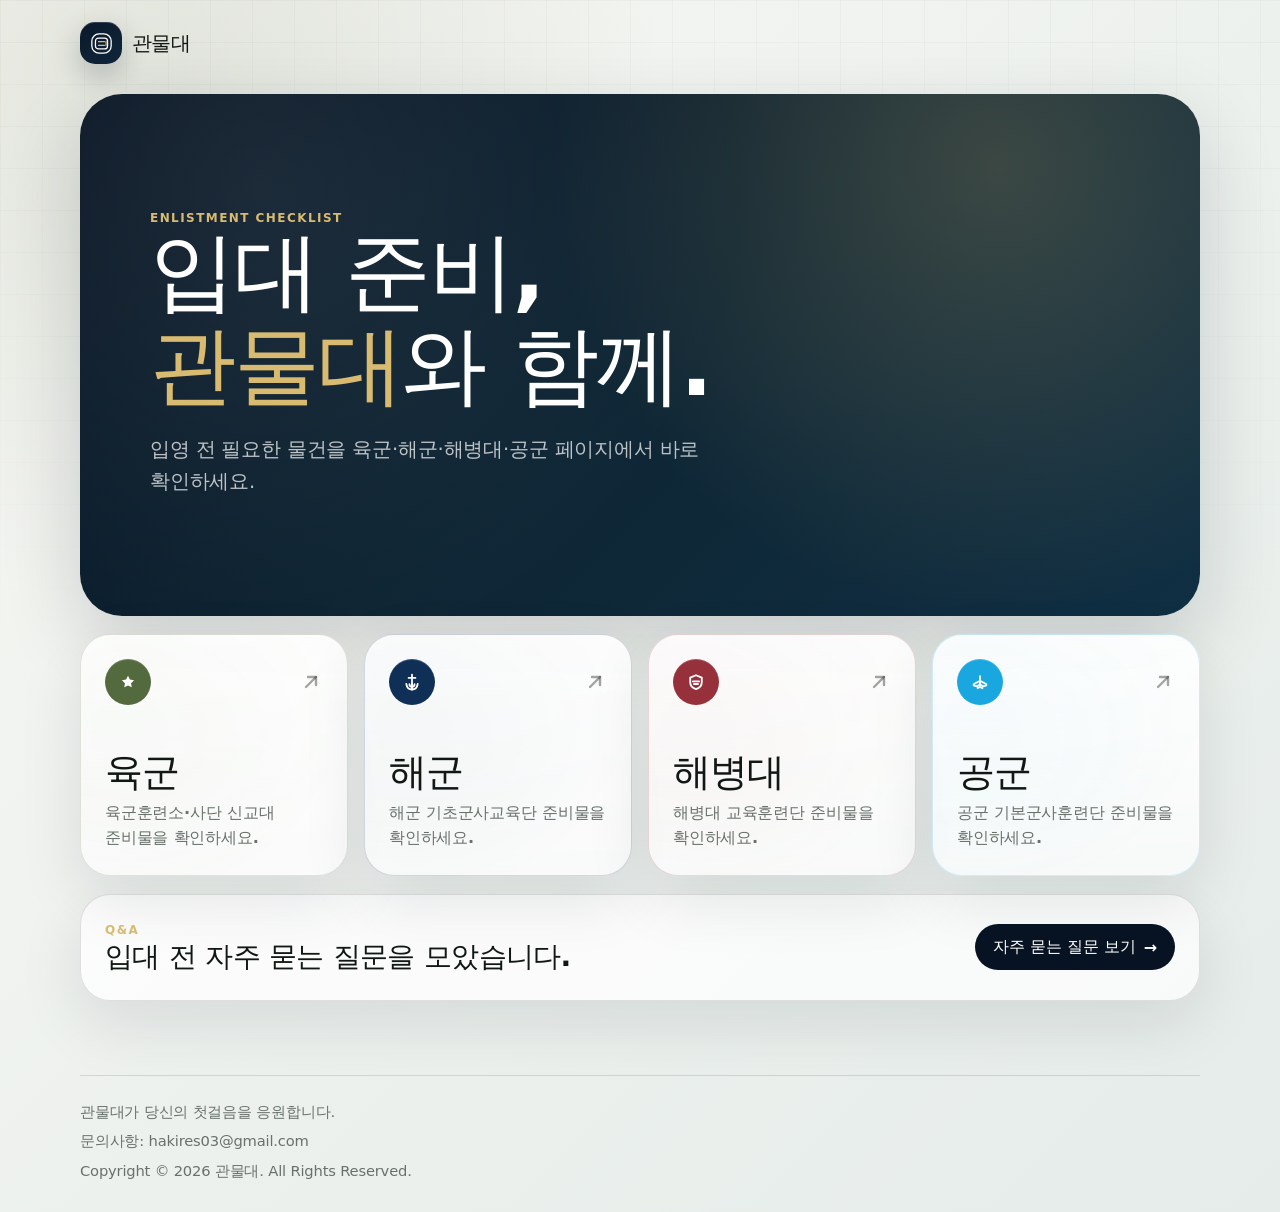
==== index.html @ 3f8982ed "Initial gwanmuldae site" ====
<!doctype html>
<html lang="ko">
  <head>
    <meta charset="utf-8" />
    <meta name="viewport" content="width=device-width, initial-scale=1" />
    <title>관물대 | 입대 준비물 체크리스트</title>
    <meta name="description" content="입영 전 필요한 물건을 육군·해군·해병대·공군 페이지에서 바로 확인하세요." />
    <meta name="theme-color" content="#071322" />
    <meta property="og:type" content="website" />
    <meta property="og:site_name" content="관물대" />
    <meta property="og:title" content="관물대 | 입대 준비물 체크리스트" />
    <meta property="og:description" content="입영 전 필요한 물건을 육군·해군·해병대·공군 페이지에서 바로 확인하세요." />
    <link rel="stylesheet" href="styles.css" />
    <script type="application/ld+json">{"@context":"https://schema.org","@type":"WebSite","name":"관물대","description":"육군, 해군, 해병대, 공군 입대 준비물 체크리스트","inLanguage":"ko-KR"}</script>
  </head>
  <body class="home-page" data-page="home">
    <header class="site-header">
      <div class="container header-inner"><a class="brand" href="index.html" aria-label="관물대 홈으로 이동"><span class="brand-mark" aria-hidden="true"><svg focusable="false" viewBox="0 0 48 48" aria-hidden="true"><rect class="brand-locker-outline" x="8" y="8" width="32" height="32" rx="12"></rect><rect class="brand-locker-door" x="14" y="15" width="20" height="18" rx="5"></rect><path class="brand-locker-line" d="M19 21h10M19 27h10"></path><path class="brand-locker-accent" d="M31.5 20.5v7"></path></svg></span><span class="brand-word">관물대</span></a></div>
    </header>
    <main class="container home-shell">
      <section class="home-hero" aria-labelledby="home-title">
        <p class="eyebrow">ENLISTMENT CHECKLIST</p>
        <h1 id="home-title">입대 준비,<br /><span class="hero-brand-accent">관물대</span>와 함께.</h1>
        <p>입영 전 필요한 물건을 육군·해군·해병대·공군 페이지에서 바로 확인하세요.</p>
      </section>
      <section class="branch-grid" aria-label="군별 체크리스트 선택">
        <a class="branch-card branch-army" href="army.html">
          <div class="branch-card-top">
            <span class="branch-icon" data-icon="army" aria-hidden="true"></span>
            <span class="branch-arrow" aria-hidden="true"><svg viewBox="0 0 24 24" aria-hidden="true"><path d="M7 17 17 7"></path><path d="M9 7h8v8"></path></svg></span>
          </div>
          <h2>육군</h2>
          <p>육군훈련소·사단 신교대 준비물을 확인하세요.</p>
        </a>
        <a class="branch-card branch-navy" href="navy.html">
          <div class="branch-card-top">
            <span class="branch-icon" data-icon="navy" aria-hidden="true"></span>
            <span class="branch-arrow" aria-hidden="true"><svg viewBox="0 0 24 24" aria-hidden="true"><path d="M7 17 17 7"></path><path d="M9 7h8v8"></path></svg></span>
          </div>
          <h2>해군</h2>
          <p>해군 기초군사교육단 준비물을 확인하세요.</p>
        </a>
        <a class="branch-card branch-marine" href="marine.html">
          <div class="branch-card-top">
            <span class="branch-icon" data-icon="marine" aria-hidden="true"></span>
            <span class="branch-arrow" aria-hidden="true"><svg viewBox="0 0 24 24" aria-hidden="true"><path d="M7 17 17 7"></path><path d="M9 7h8v8"></path></svg></span>
          </div>
          <h2>해병대</h2>
          <p>해병대 교육훈련단 준비물을 확인하세요.</p>
        </a>
        <a class="branch-card branch-airforce" href="airforce.html">
          <div class="branch-card-top">
            <span class="branch-icon" data-icon="airforce" aria-hidden="true"></span>
            <span class="branch-arrow" aria-hidden="true"><svg viewBox="0 0 24 24" aria-hidden="true"><path d="M7 17 17 7"></path><path d="M9 7h8v8"></path></svg></span>
          </div>
          <h2>공군</h2>
          <p>공군 기본군사훈련단 준비물을 확인하세요.</p>
        </a>
      </section>
      <section class="qna-strip" aria-label="입대 전 자주 묻는 질문">
        <div>
          <span class="tiny-label">Q&amp;A</span>
          <h2>입대 전 자주 묻는 질문을 모았습니다.</h2>
        </div>
        <a class="qna-button" href="qna.html">자주 묻는 질문 보기 <span aria-hidden="true">→</span></a>
      </section>
    </main>
    <footer class="site-footer">
      <div class="container footer-inner">
        <p>관물대가 당신의 첫걸음을 응원합니다.</p>
        <p>문의사항: <a href="mailto:hakires03@gmail.com">hakires03@gmail.com</a></p>
        <p>Copyright © 2026 관물대. All Rights Reserved.</p>
      </div>
    </footer>
    <script src="script.js"></script>
  </body>
</html>
---- styles.css ----
:root {
  color-scheme: light;
  --font-sans: -apple-system, BlinkMacSystemFont, "Apple SD Gothic Neo", "Noto Sans KR", "Noto Sans CJK KR", "Malgun Gothic", "맑은 고딕", "Segoe UI", system-ui, sans-serif;
  --color-bg: #edf1ee;
  --color-surface: #fffefa;
  --color-text: #111712;
  --color-muted: #69716b;
  --color-subtle: #8b948d;
  --color-line: rgb(17 23 18 / 0.12);
  --color-navy: #071322;
  --color-gold: #d8bb70;
  --color-danger: #96303a;
  --army: #536a3e;
  --navy: #102f57;
  --marine: #96303a;
  --airforce: #1aa7df;
  --branch-accent: var(--army);
  --branch-rgb: 83 106 62;
  --radius-sm: 16px;
  --radius-md: 24px;
  --radius-lg: 32px;
  --radius-xl: 42px;
  --shadow-soft: 0 22px 64px rgb(7 19 34 / 0.1);
  --shadow-card: 0 28px 80px rgb(7 19 34 / 0.16);
  --container: 1120px;
  --space-1: 8px;
  --space-2: 16px;
  --space-3: 24px;
  --text-hero: clamp(3.05rem, 6.7vw, 5.6rem);
  --text-page: clamp(2.35rem, 5vw, 4.5rem);
  --text-title: clamp(1.45rem, 2.2vw, 2.05rem);
  --tracking-tight: -0.026em;
  --tracking-korean: -0.012em;
}

.branch-army { --branch-accent: var(--army); --branch-rgb: 83 106 62; }
.branch-navy { --branch-accent: var(--navy); --branch-rgb: 16 47 87; }
.branch-marine { --branch-accent: var(--marine); --branch-rgb: 150 48 58; }
.branch-airforce { --branch-accent: var(--airforce); --branch-rgb: 26 167 223; }

* { box-sizing: border-box; }
html { min-height: 100%; overflow-x: hidden; scroll-behavior: smooth; }
body {
  min-height: 100svh;
  margin: 0;
  display: flex;
  flex-direction: column;
  overflow-x: hidden;
  color: var(--color-text);
  background:
    radial-gradient(circle at 12% 8%, rgb(var(--branch-rgb) / 0.13), transparent 32rem),
    linear-gradient(135deg, #f7f7f3 0%, var(--color-bg) 52%, #e5ece9 100%);
  font-family: var(--font-sans);
  font-synthesis-weight: none;
  letter-spacing: var(--tracking-korean);
}
main { flex: 1 0 auto; }
body::before {
  content: "";
  position: fixed;
  inset: 0;
  z-index: -1;
  pointer-events: none;
  background-image:
    linear-gradient(rgb(7 19 34 / 0.028) 1px, transparent 1px),
    linear-gradient(90deg, rgb(7 19 34 / 0.024) 1px, transparent 1px);
  background-size: 42px 42px;
  mask-image: linear-gradient(to bottom, #000, transparent 76%);
}

a { color: inherit; text-decoration: none; }
button, input { font: inherit; }
button { cursor: pointer; }
svg { display: block; }

.container { width: min(calc(100% - 32px), var(--container)); margin-inline: auto; }
.site-header { flex: 0 0 auto; padding: 22px 0 14px; }
.header-inner { display: flex; align-items: center; justify-content: space-between; gap: var(--space-2); }
.brand { display: inline-flex; align-items: center; gap: 10px; border-radius: 999px; outline-offset: 8px; }
.brand-mark {
  width: 42px;
  height: 42px;
  display: grid;
  place-items: center;
  border-radius: 15px;
  color: #fff;
  background: linear-gradient(145deg, #0b1829, #10273d);
  box-shadow: 0 12px 30px rgb(7 19 34 / 0.22), inset 0 1px 0 rgb(255 255 255 / 0.16);
}
.brand-mark svg { width: 29px; height: 29px; }
.brand-locker-outline, .brand-locker-door { fill: none; stroke: currentColor; stroke-width: 2.1; }
.brand-locker-line, .brand-locker-accent { fill: none; stroke: var(--color-gold); stroke-linecap: round; stroke-width: 1.9; }
.brand-word { font-size: 1.28rem; font-weight: 800; letter-spacing: -0.032em; }
.site-nav { display: flex; align-items: center; gap: 6px; padding: 6px; border: 1px solid var(--color-line); border-radius: 999px; background: rgb(255 255 255 / 0.58); box-shadow: 0 12px 38px rgb(7 19 34 / 0.06); }
.nav-link { min-height: 38px; display: inline-flex; align-items: center; justify-content: center; padding: 0 13px; border-radius: 999px; color: var(--color-muted); font-size: 0.92rem; font-weight: 700; letter-spacing: -0.012em; white-space: nowrap; }
.nav-link:hover, .nav-link.is-current { color: #fff; background: var(--color-navy); }

.eyebrow, .tiny-label { margin: 0; color: var(--color-gold); font-size: 0.75rem; font-weight: 800; letter-spacing: 0.12em; text-transform: uppercase; }
.home-shell { padding: 16px 0 40px; }
.home-hero {
  min-height: clamp(390px, 58vh, 570px);
  display: flex;
  flex-direction: column;
  justify-content: center;
  padding: clamp(34px, 6vw, 70px);
  border-radius: var(--radius-xl);
  color: #fff;
  background:
    radial-gradient(circle at 82% 14%, rgb(216 187 112 / 0.22), transparent 28rem),
    radial-gradient(circle at 16% 18%, rgb(255 255 255 / 0.08), transparent 30rem),
    linear-gradient(135deg, var(--color-navy) 0%, #0e2635 54%, #102f43 100%);
  box-shadow: var(--shadow-card);
}
.home-hero h1 { max-width: 860px; margin: 0; font-size: var(--text-hero); font-weight: 800; line-height: 1.09; letter-spacing: var(--tracking-tight); word-break: keep-all; }
.hero-brand-accent { color: var(--color-gold); }
.home-hero p:last-child { max-width: 650px; margin: 22px 0 0; color: rgb(255 255 255 / 0.72); font-size: clamp(1.03rem, 1.9vw, 1.22rem); font-weight: 500; line-height: 1.65; word-break: keep-all; }

.branch-grid { display: grid; grid-template-columns: repeat(4, 1fr); gap: var(--space-2); margin-top: 18px; }
.branch-card {
  min-height: 232px;
  padding: var(--space-3);
  overflow: hidden;
  border: 1px solid rgb(var(--branch-rgb) / 0.18);
  border-radius: 30px;
  background:
    linear-gradient(180deg, rgb(255 255 255 / 0.92), rgb(255 255 255 / 0.68)),
    radial-gradient(circle at 18% 10%, rgb(var(--branch-rgb) / 0.22), transparent 15rem);
  box-shadow: var(--shadow-soft);
  transition: transform 0.18s, border-color 0.18s, box-shadow 0.18s;
}
.branch-card:hover { transform: translateY(-3px); border-color: rgb(var(--branch-rgb) / 0.42); box-shadow: var(--shadow-card); }
.branch-card-top { display: flex; align-items: center; justify-content: space-between; }
.branch-card h2 { margin: 46px 0 8px; font-size: clamp(1.7rem, 3vw, 2.65rem); font-weight: 800; line-height: 1.1; letter-spacing: -0.026em; }
.branch-card p { margin: 0; color: var(--color-muted); font-weight: 600; line-height: 1.55; word-break: keep-all; }
.branch-arrow { width: 24px; height: 24px; color: rgb(17 23 18 / 0.38); }
.branch-arrow path { fill: none; stroke: currentColor; stroke-width: 2.4; stroke-linecap: round; stroke-linejoin: round; }

.branch-icon, .qna-icon {
  width: 46px;
  height: 46px;
  flex: 0 0 46px;
  display: inline-grid;
  place-items: center;
  border-radius: 50%;
  color: #fff;
  background: var(--branch-accent);
  box-shadow: inset 0 1px 0 rgb(255 255 255 / 0.16);
  line-height: 0;
}
.qna-icon { background: var(--color-navy); }
.branch-icon svg, .qna-icon svg { width: 22px; height: 22px; }
.branch-icon path, .qna-icon path, [data-icon="search"] path { fill: none; stroke: currentColor; stroke-width: 2; stroke-linecap: round; stroke-linejoin: round; }
.branch-icon .fill-icon { fill: currentColor; stroke: none; }

.qna-strip { display: flex; align-items: center; justify-content: space-between; gap: 18px; margin-top: 18px; padding: var(--space-3); border: 1px solid var(--color-line); border-radius: 30px; background: rgb(255 255 255 / 0.72); box-shadow: var(--shadow-soft); }
.qna-strip h2 { margin: 0; font-size: var(--text-title); font-weight: 800; letter-spacing: -0.024em; }
.qna-button { display: inline-flex; align-items: center; justify-content: center; gap: 8px; min-height: 46px; padding: 0 18px; border-radius: 999px; background: var(--color-navy); color: #fff; font-weight: 800; letter-spacing: var(--tracking-korean); white-space: nowrap; transition: transform 0.18s, background 0.18s; }
.qna-button:hover { transform: translateY(-2px); background: #0e2238; }

.page-shell { padding: 16px 0 40px; }
.branch-hero { display: grid; grid-template-columns: minmax(0, 1fr) 360px; gap: 22px; align-items: stretch; margin-top: 12px; padding: clamp(28px, 5vw, 50px); overflow: hidden; border-radius: var(--radius-xl); color: #fff; background: radial-gradient(circle at 90% 12%, rgb(var(--branch-rgb) / 0.38), transparent 22rem), linear-gradient(135deg, var(--color-navy) 0%, #132638 58%, #0b1827 100%); box-shadow: var(--shadow-card); }
.hero-copy { min-height: 348px; display: flex; flex-direction: column; justify-content: center; }
.branch-label { display: inline-flex; align-items: center; gap: 12px; color: #fff; font-size: 1.15rem; font-weight: 800; letter-spacing: var(--tracking-korean); }
.branch-label.small { font-size: 0.96rem; }
.branch-label.small .branch-icon { width: 38px; height: 38px; flex-basis: 38px; }
.branch-label.small .branch-icon svg { width: 19px; height: 19px; }
.hero-copy h1 { margin: 22px 0 0; font-size: var(--text-page); font-weight: 800; line-height: 1.08; letter-spacing: var(--tracking-tight); word-break: keep-all; }
.hero-copy p { max-width: 590px; margin: 20px 0 0; color: rgb(255 255 255 / 0.72); font-size: 1.05rem; font-weight: 500; line-height: 1.65; word-break: keep-all; }
.progress-card { min-height: 348px; display: grid; gap: 28px; align-content: space-between; padding: 26px; border: 1px solid rgb(255 255 255 / 0.16); border-radius: 34px; background: rgb(255 255 255 / 0.12); box-shadow: inset 0 1px 0 rgb(255 255 255 / 0.12); backdrop-filter: blur(20px); }
.progress-card-top { display: flex; align-items: center; justify-content: space-between; gap: var(--space-2); }
.status-pill { display: inline-flex; align-items: center; justify-content: center; min-height: 30px; padding: 0 12px; border-radius: 999px; background: rgb(255 255 255 / 0.14); color: rgb(255 255 255 / 0.8); font-size: 0.78rem; font-weight: 800; }
.hero-percent strong { display: block; font-size: clamp(4rem, 7vw, 6rem); font-weight: 800; line-height: 0.9; letter-spacing: -0.04em; }
.hero-percent span { display: block; margin-top: 12px; color: rgb(255 255 255 / 0.72); font-weight: 700; }
.progress-track { height: 10px; overflow: hidden; border-radius: 999px; background: rgb(255 255 255 / 0.16); }
.progress-track span { display: block; width: 0%; height: 100%; border-radius: inherit; background: linear-gradient(90deg, var(--color-gold), rgb(var(--branch-rgb) / 0.96)); transition: width 0.22s ease; }
.qna-card-link { display: flex; align-items: center; gap: 14px; min-height: 76px; padding: 14px; border: 1px solid rgb(255 255 255 / 0.14); border-radius: 24px; background: rgb(255 255 255 / 0.12); transition: transform 0.18s, background 0.18s; }
.qna-card-link:hover { transform: translateY(-2px); background: rgb(255 255 255 / 0.16); }
.qna-card-link span:nth-child(2) { flex: 1; display: grid; gap: 3px; }
.qna-card-link b { font-size: 0.98rem; }
.qna-card-link em { color: rgb(255 255 255 / 0.66); font-style: normal; font-size: 0.86rem; font-weight: 600; }
.qna-card-link i { color: var(--color-gold); font-style: normal; font-weight: 800; }

.checklist-panel { margin-top: 22px; overflow: hidden; border: 1px solid var(--color-line); border-radius: var(--radius-xl); background: rgb(255 255 255 / 0.78); box-shadow: var(--shadow-card); }
.panel-head { display: flex; align-items: flex-end; justify-content: space-between; gap: var(--space-2); padding: 26px 28px 20px; border-bottom: 1px solid var(--color-line); }
.panel-head h2 { margin: 4px 0 0; font-size: var(--text-title); font-weight: 800; letter-spacing: -0.024em; }
.panel-head > p { margin: 0; color: var(--branch-accent); font-weight: 800; white-space: nowrap; }
.list-scroll { max-height: min(740px, 72vh); overflow-y: auto; overscroll-behavior: contain; padding: 0 10px 10px; }
.category { padding: 20px 18px; border-bottom: 1px solid var(--color-line); }
.category:last-child { border-bottom: 0; }
.category-head { display: flex; align-items: flex-start; justify-content: space-between; gap: var(--space-2); }
.category-head h3 { margin: 0; font-size: 1.18rem; font-weight: 800; letter-spacing: -0.02em; }
.category-head p { margin: 6px 0 0; color: var(--color-muted); font-size: 0.94rem; font-weight: 500; line-height: 1.55; word-break: keep-all; }
.add-button { width: 42px; height: 42px; flex: 0 0 42px; display: grid; place-items: center; border: 1px solid rgb(var(--branch-rgb) / 0.18); border-radius: 50%; background: rgb(var(--branch-rgb) / 0.08); color: var(--branch-accent); transition: transform 0.18s, background 0.18s, border-color 0.18s; }
.add-button:hover { transform: translateY(-2px); border-color: rgb(var(--branch-rgb) / 0.35); background: rgb(var(--branch-rgb) / 0.13); }
.add-plus { position: relative; width: 16px; height: 16px; display: block; }
.add-plus::before, .add-plus::after { content: ""; position: absolute; left: 50%; top: 50%; width: 15px; height: 2px; border-radius: 999px; background: currentColor; transform: translate(-50%, -50%); }
.add-plus::after { transform: translate(-50%, -50%) rotate(90deg); }
.add-form, .edit-form { display: flex; gap: 8px; margin-top: 14px; }
.add-form[hidden] { display: none; }
.add-form input, .edit-form input, .search-box input { min-width: 0; border: 1px solid var(--color-line); outline: none; background: #fff; color: var(--color-text); }
.add-form input, .edit-form input { flex: 1; min-height: 44px; padding: 0 14px; border-radius: 16px; }
.add-form input:focus, .edit-form input:focus, .search-box:focus-within { border-color: rgb(var(--branch-rgb) / 0.42); box-shadow: 0 0 0 4px rgb(var(--branch-rgb) / 0.1); }
.add-form button, .edit-form button { min-height: 44px; padding: 0 14px; border: 0; border-radius: 16px; background: var(--color-navy); color: #fff; font-weight: 800; }
.edit-form button[data-action="cancel-edit"] { background: rgb(17 23 18 / 0.12); color: var(--color-text); }
.item-list { display: grid; gap: 10px; margin: 16px 0 0; padding: 0; list-style: none; }
.check-item { border: 1px solid rgb(17 23 18 / 0.09); border-radius: 22px; background: rgb(255 255 255 / 0.68); }
.check-row { position: relative; display: grid; grid-template-columns: 28px minmax(0, 1fr) auto; gap: 14px; align-items: center; min-height: 78px; padding: 16px 16px 16px 15px; }
.item-check { position: absolute; left: 15px; top: 50%; z-index: 1; width: 28px; height: 28px; margin: 0; opacity: 0; transform: translateY(-50%); cursor: pointer; appearance: none; }
.fake-check { width: 28px; height: 28px; display: grid; place-items: center; border: 2px solid rgb(17 23 18 / 0.22); border-radius: 50%; background: #fff; pointer-events: none; transition: background 0.18s, border-color 0.18s; }
.fake-check::after { content: ""; width: 10px; height: 6px; border-left: 2px solid #fff; border-bottom: 2px solid #fff; opacity: 0; transform: translateY(-1px) rotate(-45deg); }
.item-check:checked + .fake-check { border-color: var(--branch-accent); background: var(--branch-accent); }
.item-check:checked + .fake-check::after { opacity: 1; }
.item-copy { display: grid; gap: 4px; min-width: 0; cursor: pointer; }
.item-copy strong { font-size: 1.02rem; font-weight: 700; letter-spacing: -0.014em; }
.item-copy em { color: var(--color-muted); font-size: 0.9rem; font-style: normal; font-weight: 500; line-height: 1.45; word-break: keep-all; }
.item-check:checked ~ .item-copy { opacity: 0.56; }
.item-check:checked ~ .item-copy strong { text-decoration: line-through; text-decoration-thickness: 2px; text-decoration-color: rgb(var(--branch-rgb) / 0.45); }
.custom-actions { display: inline-flex; gap: 6px; }
.custom-actions button { min-height: 34px; padding: 0 10px; border: 1px solid var(--color-line); border-radius: 999px; background: #fff; color: var(--color-muted); font-size: 0.82rem; font-weight: 800; }
.custom-actions button:hover { color: var(--color-text); border-color: rgb(17 23 18 / 0.22); }
.error-card, .empty-card { padding: 24px; border: 1px solid var(--color-line); border-radius: 24px; background: rgb(255 255 255 / 0.7); color: var(--color-muted); font-weight: 600; line-height: 1.6; }

.qna-shell { padding: 16px 0 40px; }
.qna-hero { padding: clamp(34px, 6vw, 62px); border-radius: var(--radius-xl); color: #fff; text-align: center; background: radial-gradient(circle at 50% 0%, rgb(216 187 112 / 0.22), transparent 22rem), linear-gradient(135deg, var(--color-navy), #0c2636 68%, #0d1725); box-shadow: var(--shadow-card); }
.qna-hero-icon { display: flex; justify-content: center; margin-bottom: 16px; }
.qna-hero h1 { margin: 10px 0 0; font-size: clamp(2.4rem, 7.2vw, 4.5rem); font-weight: 800; line-height: 1.08; letter-spacing: var(--tracking-tight); word-break: keep-all; }
.qna-hero p:last-child { max-width: 620px; margin: 18px auto 0; color: rgb(255 255 255 / 0.72); font-size: 1.06rem; font-weight: 500; line-height: 1.65; }
.qna-tools { margin-top: 18px; padding: 14px; border: 1px solid var(--color-line); border-radius: 28px; background: rgb(255 255 255 / 0.76); box-shadow: var(--shadow-soft); }
.search-box { min-height: 58px; display: flex; align-items: center; gap: 12px; border: 1px solid var(--color-line); border-radius: 22px; background: linear-gradient(180deg, #fff, rgb(255 255 255 / 0.86)); padding: 0 14px; transition: border-color 0.18s, box-shadow 0.18s; }
.search-box [data-icon="search"] { width: 34px; height: 34px; flex: 0 0 34px; display: grid; place-items: center; border-radius: 12px; color: var(--color-gold); background: var(--color-navy); box-shadow: inset 0 1px 0 rgb(255 255 255 / 0.14); }
.search-box [data-icon="search"] svg { width: 17px; height: 17px; }
.search-box [data-icon="search"] path, .search-box [data-icon="search"] circle { fill: none; stroke: currentColor; stroke-width: 2.25; stroke-linecap: round; stroke-linejoin: round; }
.search-box input { flex: 1; height: 56px; border: 0; padding: 0; font-weight: 700; }
.search-clear { width: 32px; height: 32px; border: 0; border-radius: 50%; background: rgb(17 23 18 / 0.08); color: var(--color-muted); font-size: 1.18rem; line-height: 1; }
.qna-status { min-height: 24px; margin: 20px 4px 10px; color: var(--color-muted); font-size: 0.94rem; font-weight: 700; }
.qna-grid { display: grid; grid-template-columns: repeat(2, minmax(0, 1fr)); gap: 14px; }
.qna-card { min-height: 188px; padding: 22px; border: 1px solid var(--color-line); border-radius: 28px; background: rgb(255 255 255 / 0.78); box-shadow: var(--shadow-soft); }
.qna-card h2 { margin: 0; font-size: 1.12rem; font-weight: 800; line-height: 1.38; letter-spacing: -0.02em; word-break: keep-all; }
.qna-card p { margin: 14px 0 0; color: var(--color-muted); font-size: 0.96rem; font-weight: 500; line-height: 1.72; word-break: keep-all; }
.qna-pagination { display: flex; align-items: center; justify-content: center; gap: 8px; margin-top: 18px; }
.qna-pagination:empty { display: none; }
.page-button { min-width: 40px; height: 40px; border: 1px solid var(--color-line); border-radius: 50%; background: rgb(255 255 255 / 0.76); color: var(--color-muted); font-weight: 800; }
.page-button:hover, .page-button.is-current { color: #fff; border-color: var(--color-navy); background: var(--color-navy); }
.page-button[disabled] { cursor: not-allowed; opacity: 0.45; }

.site-footer { flex: 0 0 auto; padding: 34px 0 30px; color: var(--color-muted); }
.footer-inner { display: grid; gap: 6px; padding-top: 24px; border-top: 1px solid var(--color-line); text-align: left; font-size: 0.92rem; font-weight: 500; line-height: 1.6; }
.footer-inner p { margin: 0; }
.footer-inner a { color: inherit; font-weight: inherit; text-decoration: none; }
.footer-inner a:hover { text-decoration: underline; }
.sr-only { position: absolute; top: 0; left: 0; width: 1px; height: 1px; overflow: hidden; clip: rect(0 0 0 0); clip-path: inset(50%); white-space: nowrap; }
:focus-visible { outline: 3px solid rgb(216 187 112 / 0.85); outline-offset: 4px; }

@media (max-width: 960px) {
  .header-inner { align-items: flex-start; flex-direction: column; }
  .site-nav { width: 100%; overflow-x: auto; justify-content: flex-start; }
  .branch-grid { grid-template-columns: repeat(2, 1fr); }
  .branch-hero { grid-template-columns: 1fr; }
  .hero-copy, .progress-card { min-height: auto; }
  .list-scroll { max-height: none; overflow: visible; padding-bottom: 0; }
}

@media (max-width: 640px) {
  :root { --text-hero: clamp(2.76rem, 15vw, 4.3rem); --text-page: clamp(2.24rem, 13vw, 3.7rem); }
  .container { width: min(calc(100% - 24px), var(--container)); }
  .site-header { padding-top: 16px; }
  .brand-mark { width: 39px; height: 39px; border-radius: 14px; }
  .brand-mark svg { width: 27px; height: 27px; }
  .brand-word { font-size: 1.18rem; }
  .home-shell, .page-shell, .qna-shell { padding-top: 8px; }
  .home-hero, .branch-hero, .qna-hero { border-radius: 30px; }
  .home-hero { min-height: 430px; }
  .branch-grid { grid-template-columns: 1fr; }
  .branch-card { min-height: 178px; }
  .branch-card h2 { margin-top: 30px; }
  .qna-strip { align-items: stretch; flex-direction: column; }
  .qna-button { width: 100%; }
  .branch-hero { padding: 28px; gap: 16px; }
  .progress-card { padding: 22px; border-radius: 28px; }
  .hero-percent strong { font-size: 4rem; }
  .panel-head { align-items: flex-start; flex-direction: column; padding: 22px; }
  .category { padding: 18px 12px; }
  .category-head { gap: 12px; }
  .check-row { grid-template-columns: 28px minmax(0, 1fr); padding-right: 14px; }
  .custom-actions { grid-column: 2; justify-self: start; margin-top: 2px; }
  .add-form, .edit-form { flex-direction: column; }
  .qna-hero h1 { font-size: clamp(2.36rem, 12vw, 3.3rem); }
  .qna-grid { grid-template-columns: 1fr; }
  .qna-card { min-height: auto; }
}
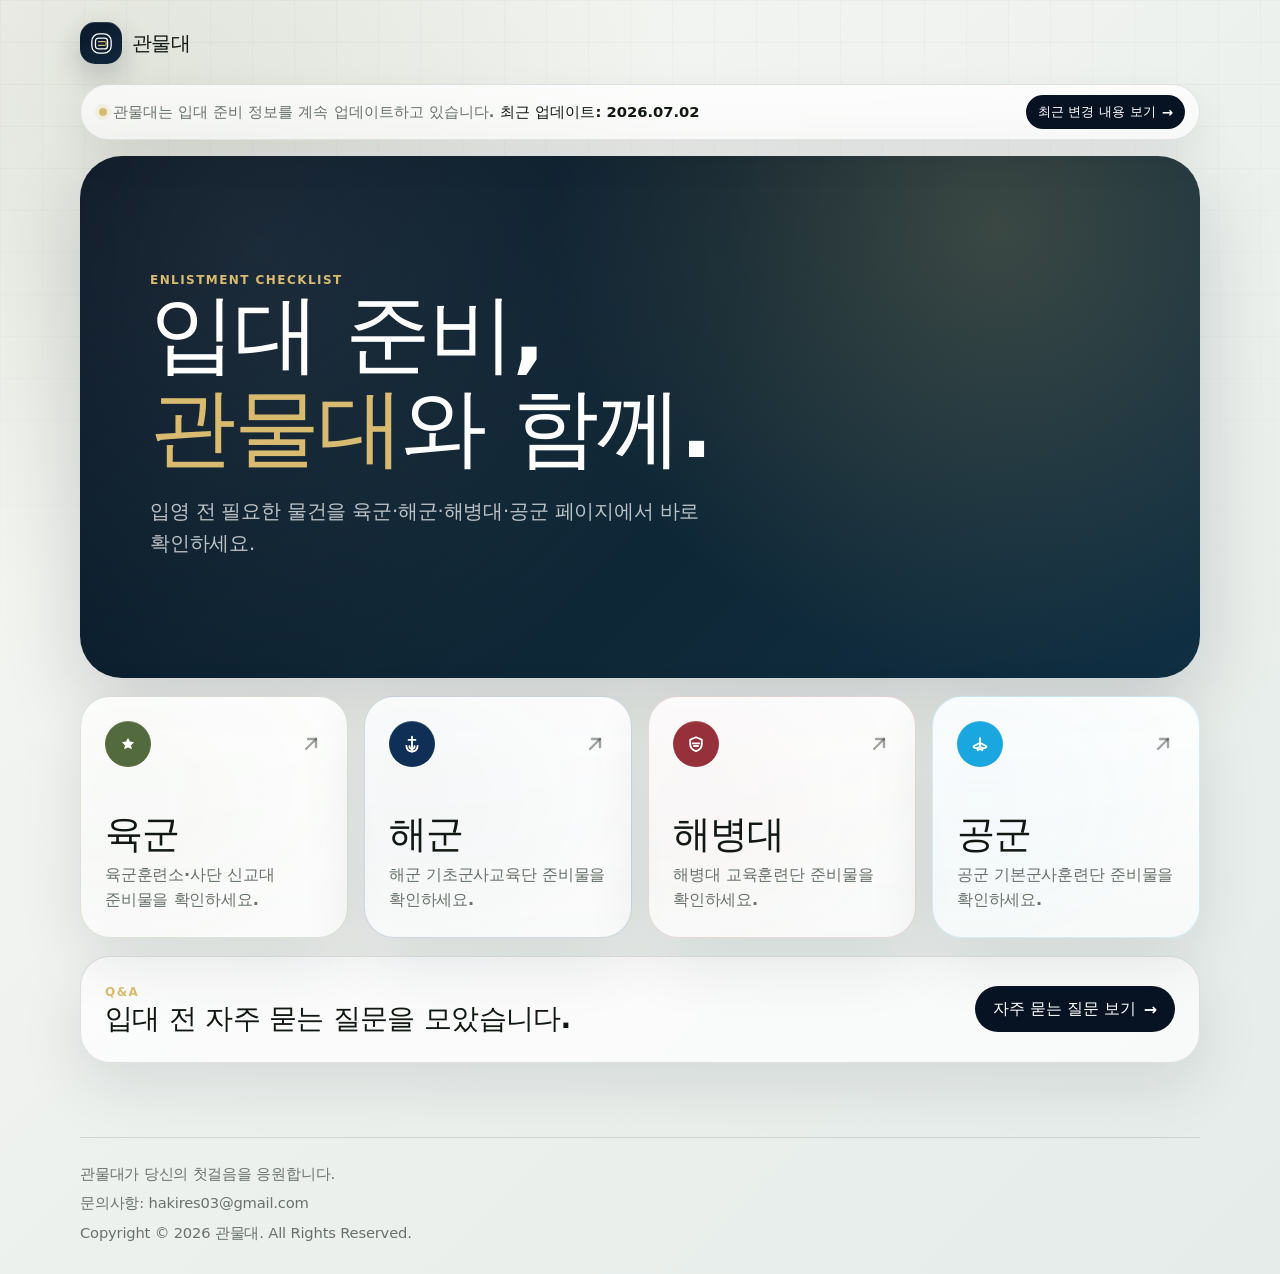
==== commit 928f540f: "Add update notice and Vercel Analytics" ====
--- a/index.html
+++ b/index.html
@@ -5,18 +5,31 @@
     <meta name="viewport" content="width=device-width, initial-scale=1" />
     <title>관물대 | 입대 준비물 체크리스트</title>
     <meta name="description" content="입영 전 필요한 물건을 육군·해군·해병대·공군 페이지에서 바로 확인하세요." />
+    <meta name="robots" content="index, follow, max-snippet:-1, max-image-preview:large" />
+    <meta name="googlebot" content="index, follow, max-snippet:-1, max-image-preview:large" />
     <meta name="theme-color" content="#071322" />
+    <meta name="date" content="2026-07-02" />
+    <link rel="canonical" href="https://gwanmuldae.kr/" />
     <meta property="og:type" content="website" />
+    <meta property="og:locale" content="ko_KR" />
     <meta property="og:site_name" content="관물대" />
     <meta property="og:title" content="관물대 | 입대 준비물 체크리스트" />
     <meta property="og:description" content="입영 전 필요한 물건을 육군·해군·해병대·공군 페이지에서 바로 확인하세요." />
+    <meta property="og:url" content="https://gwanmuldae.kr/" />
+    <meta name="twitter:card" content="summary" />
+    <meta name="twitter:title" content="관물대 | 입대 준비물 체크리스트" />
+    <meta name="twitter:description" content="입영 전 필요한 물건을 육군·해군·해병대·공군 페이지에서 바로 확인하세요." />
     <link rel="stylesheet" href="styles.css" />
-    <script type="application/ld+json">{"@context":"https://schema.org","@type":"WebSite","name":"관물대","description":"육군, 해군, 해병대, 공군 입대 준비물 체크리스트","inLanguage":"ko-KR"}</script>
+    <script type="application/ld+json">{"@context":"https://schema.org","@type":"WebSite","name":"관물대","url":"https://gwanmuldae.kr/","description":"육군, 해군, 해병대, 공군 입대 준비물 체크리스트","inLanguage":"ko-KR","dateModified":"2026-07-02"}</script>
   </head>
   <body class="home-page" data-page="home">
-    <header class="site-header">
-      <div class="container header-inner"><a class="brand" href="index.html" aria-label="관물대 홈으로 이동"><span class="brand-mark" aria-hidden="true"><svg focusable="false" viewBox="0 0 48 48" aria-hidden="true"><rect class="brand-locker-outline" x="8" y="8" width="32" height="32" rx="12"></rect><rect class="brand-locker-door" x="14" y="15" width="20" height="18" rx="5"></rect><path class="brand-locker-line" d="M19 21h10M19 27h10"></path><path class="brand-locker-accent" d="M31.5 20.5v7"></path></svg></span><span class="brand-word">관물대</span></a></div>
-    </header>
+    <header class="site-header"><div class="container header-inner"><a class="brand" href="index.html" aria-label="관물대 홈으로 이동"><span class="brand-mark" aria-hidden="true"><svg focusable="false" viewBox="0 0 48 48" aria-hidden="true"><rect class="brand-locker-outline" x="8" y="8" width="32" height="32" rx="12"></rect><rect class="brand-locker-door" x="14" y="15" width="20" height="18" rx="5"></rect><path class="brand-locker-line" d="M19 21h10M19 27h10"></path><path class="brand-locker-accent" d="M31.5 20.5v7"></path></svg></span><span class="brand-word">관물대</span></a></div></header>
+    <aside class="update-notice container" aria-label="사이트 업데이트 안내">
+      <div class="update-notice-inner">
+        <p><span class="update-dot" aria-hidden="true"></span><span>관물대는 입대 준비 정보를 계속 업데이트하고 있습니다.</span> <span class="update-date">최근 업데이트: <time datetime="2026-07-02">2026.07.02</time></span></p>
+        <a class="update-link" href="qna.html">최근 변경 내용 보기<span aria-hidden="true">→</span></a>
+      </div>
+    </aside>
     <main class="container home-shell">
       <section class="home-hero" aria-labelledby="home-title">
         <p class="eyebrow">ENLISTMENT CHECKLIST</p>
@@ -25,37 +38,37 @@
       </section>
       <section class="branch-grid" aria-label="군별 체크리스트 선택">
         <a class="branch-card branch-army" href="army.html">
-          <div class="branch-card-top">
-            <span class="branch-icon" data-icon="army" aria-hidden="true"></span>
-            <span class="branch-arrow" aria-hidden="true"><svg viewBox="0 0 24 24" aria-hidden="true"><path d="M7 17 17 7"></path><path d="M9 7h8v8"></path></svg></span>
-          </div>
-          <h2>육군</h2>
-          <p>육군훈련소·사단 신교대 준비물을 확인하세요.</p>
-        </a>
-        <a class="branch-card branch-navy" href="navy.html">
-          <div class="branch-card-top">
-            <span class="branch-icon" data-icon="navy" aria-hidden="true"></span>
-            <span class="branch-arrow" aria-hidden="true"><svg viewBox="0 0 24 24" aria-hidden="true"><path d="M7 17 17 7"></path><path d="M9 7h8v8"></path></svg></span>
-          </div>
-          <h2>해군</h2>
-          <p>해군 기초군사교육단 준비물을 확인하세요.</p>
-        </a>
-        <a class="branch-card branch-marine" href="marine.html">
-          <div class="branch-card-top">
-            <span class="branch-icon" data-icon="marine" aria-hidden="true"></span>
-            <span class="branch-arrow" aria-hidden="true"><svg viewBox="0 0 24 24" aria-hidden="true"><path d="M7 17 17 7"></path><path d="M9 7h8v8"></path></svg></span>
-          </div>
-          <h2>해병대</h2>
-          <p>해병대 교육훈련단 준비물을 확인하세요.</p>
-        </a>
-        <a class="branch-card branch-airforce" href="airforce.html">
-          <div class="branch-card-top">
-            <span class="branch-icon" data-icon="airforce" aria-hidden="true"></span>
-            <span class="branch-arrow" aria-hidden="true"><svg viewBox="0 0 24 24" aria-hidden="true"><path d="M7 17 17 7"></path><path d="M9 7h8v8"></path></svg></span>
-          </div>
-          <h2>공군</h2>
-          <p>공군 기본군사훈련단 준비물을 확인하세요.</p>
-        </a>
+    <div class="branch-card-top">
+      <span class="branch-icon" data-icon="army" aria-hidden="true"></span>
+      <span class="branch-arrow" aria-hidden="true"><svg viewBox="0 0 24 24" aria-hidden="true"><path d="M7 17 17 7"></path><path d="M9 7h8v8"></path></svg></span>
+    </div>
+    <h2>육군</h2>
+    <p>육군훈련소·사단 신교대 준비물을 확인하세요.</p>
+  </a>
+<a class="branch-card branch-navy" href="navy.html">
+    <div class="branch-card-top">
+      <span class="branch-icon" data-icon="navy" aria-hidden="true"></span>
+      <span class="branch-arrow" aria-hidden="true"><svg viewBox="0 0 24 24" aria-hidden="true"><path d="M7 17 17 7"></path><path d="M9 7h8v8"></path></svg></span>
+    </div>
+    <h2>해군</h2>
+    <p>해군 기초군사교육단 준비물을 확인하세요.</p>
+  </a>
+<a class="branch-card branch-marine" href="marine.html">
+    <div class="branch-card-top">
+      <span class="branch-icon" data-icon="marine" aria-hidden="true"></span>
+      <span class="branch-arrow" aria-hidden="true"><svg viewBox="0 0 24 24" aria-hidden="true"><path d="M7 17 17 7"></path><path d="M9 7h8v8"></path></svg></span>
+    </div>
+    <h2>해병대</h2>
+    <p>해병대 교육훈련단 준비물을 확인하세요.</p>
+  </a>
+<a class="branch-card branch-airforce" href="airforce.html">
+    <div class="branch-card-top">
+      <span class="branch-icon" data-icon="airforce" aria-hidden="true"></span>
+      <span class="branch-arrow" aria-hidden="true"><svg viewBox="0 0 24 24" aria-hidden="true"><path d="M7 17 17 7"></path><path d="M9 7h8v8"></path></svg></span>
+    </div>
+    <h2>공군</h2>
+    <p>공군 기본군사훈련단 준비물을 확인하세요.</p>
+  </a>
       </section>
       <section class="qna-strip" aria-label="입대 전 자주 묻는 질문">
         <div>
@@ -65,13 +78,9 @@
         <a class="qna-button" href="qna.html">자주 묻는 질문 보기 <span aria-hidden="true">→</span></a>
       </section>
     </main>
-    <footer class="site-footer">
-      <div class="container footer-inner">
-        <p>관물대가 당신의 첫걸음을 응원합니다.</p>
-        <p>문의사항: <a href="mailto:hakires03@gmail.com">hakires03@gmail.com</a></p>
-        <p>Copyright © 2026 관물대. All Rights Reserved.</p>
-      </div>
-    </footer>
-    <script src="script.js"></script>
+    <footer class="site-footer"><div class="container footer-inner"><p>관물대가 당신의 첫걸음을 응원합니다.</p><p>문의사항: <a href="mailto:hakires03@gmail.com">hakires03@gmail.com</a></p><p>Copyright © 2026 관물대. All Rights Reserved.</p></div></footer>
+    <script>window.va = window.va || function () { (window.vaq = window.vaq || []).push(arguments); };</script>
+    <script defer src="/_vercel/insights/script.js"></script>
+    <script src="script.js" defer></script>
   </body>
 </html>
--- a/styles.css
+++ b/styles.css
@@ -94,6 +94,63 @@
 .site-nav { display: flex; align-items: center; gap: 6px; padding: 6px; border: 1px solid var(--color-line); border-radius: 999px; background: rgb(255 255 255 / 0.58); box-shadow: 0 12px 38px rgb(7 19 34 / 0.06); }
 .nav-link { min-height: 38px; display: inline-flex; align-items: center; justify-content: center; padding: 0 13px; border-radius: 999px; color: var(--color-muted); font-size: 0.92rem; font-weight: 700; letter-spacing: -0.012em; white-space: nowrap; }
 .nav-link:hover, .nav-link.is-current { color: #fff; background: var(--color-navy); }
+
+
+.update-notice { margin-top: 6px; }
+.update-notice-inner {
+  min-height: 52px;
+  display: flex;
+  align-items: center;
+  justify-content: space-between;
+  gap: 14px;
+  padding: 10px 14px 10px 18px;
+  border: 1px solid rgb(17 23 18 / 0.1);
+  border-radius: 999px;
+  background: linear-gradient(180deg, rgb(255 255 255 / 0.78), rgb(255 255 255 / 0.58));
+  box-shadow: 0 14px 42px rgb(7 19 34 / 0.07);
+  backdrop-filter: blur(16px);
+}
+.update-notice p {
+  min-width: 0;
+  display: flex;
+  align-items: center;
+  flex-wrap: wrap;
+  gap: 6px;
+  margin: 0;
+  color: var(--color-muted);
+  font-size: 0.92rem;
+  font-weight: 700;
+  line-height: 1.45;
+  letter-spacing: 0;
+  word-break: keep-all;
+}
+.update-dot {
+  width: 8px;
+  height: 8px;
+  flex: 0 0 8px;
+  border-radius: 50%;
+  background: var(--color-gold);
+  box-shadow: 0 0 0 4px rgb(216 187 112 / 0.15);
+}
+.update-date { color: var(--color-text); font-weight: 800; }
+.update-link {
+  min-height: 34px;
+  display: inline-flex;
+  align-items: center;
+  justify-content: center;
+  gap: 6px;
+  flex: 0 0 auto;
+  padding: 0 12px;
+  border-radius: 999px;
+  color: #fff;
+  background: var(--color-navy);
+  font-size: 0.84rem;
+  font-weight: 800;
+  letter-spacing: 0;
+  white-space: nowrap;
+  transition: transform 0.18s, background 0.18s;
+}
+.update-link:hover { transform: translateY(-1px); background: #0e2238; }
 
 .eyebrow, .tiny-label { margin: 0; color: var(--color-gold); font-size: 0.75rem; font-weight: 800; letter-spacing: 0.12em; text-transform: uppercase; }
 .home-shell { padding: 16px 0 40px; }
@@ -239,9 +296,9 @@
 .qna-card p { margin: 14px 0 0; color: var(--color-muted); font-size: 0.96rem; font-weight: 500; line-height: 1.72; word-break: keep-all; }
 .qna-pagination { display: flex; align-items: center; justify-content: center; gap: 8px; margin-top: 18px; }
 .qna-pagination:empty { display: none; }
-.page-button { min-width: 40px; height: 40px; border: 1px solid var(--color-line); border-radius: 50%; background: rgb(255 255 255 / 0.76); color: var(--color-muted); font-weight: 800; }
+.page-button { min-width: 40px; height: 40px; display: inline-flex; align-items: center; justify-content: center; border: 1px solid var(--color-line); border-radius: 50%; background: rgb(255 255 255 / 0.76); color: var(--color-muted); font-weight: 800; }
 .page-button:hover, .page-button.is-current { color: #fff; border-color: var(--color-navy); background: var(--color-navy); }
-.page-button[disabled] { cursor: not-allowed; opacity: 0.45; }
+.page-button[disabled], .page-button.is-disabled { cursor: not-allowed; opacity: 0.45; }
 
 .site-footer { flex: 0 0 auto; padding: 34px 0 30px; color: var(--color-muted); }
 .footer-inner { display: grid; gap: 6px; padding-top: 24px; border-top: 1px solid var(--color-line); text-align: left; font-size: 0.92rem; font-weight: 500; line-height: 1.6; }
@@ -268,6 +325,10 @@
   .brand-mark svg { width: 27px; height: 27px; }
   .brand-word { font-size: 1.18rem; }
   .home-shell, .page-shell, .qna-shell { padding-top: 8px; }
+  .update-notice { margin-top: 4px; }
+  .update-notice-inner { align-items: flex-start; flex-direction: column; gap: 10px; padding: 14px 15px; border-radius: 24px; }
+  .update-notice p { font-size: 0.88rem; }
+  .update-link { width: 100%; min-height: 38px; }
   .home-hero, .branch-hero, .qna-hero { border-radius: 30px; }
   .home-hero { min-height: 430px; }
   .branch-grid { grid-template-columns: 1fr; }
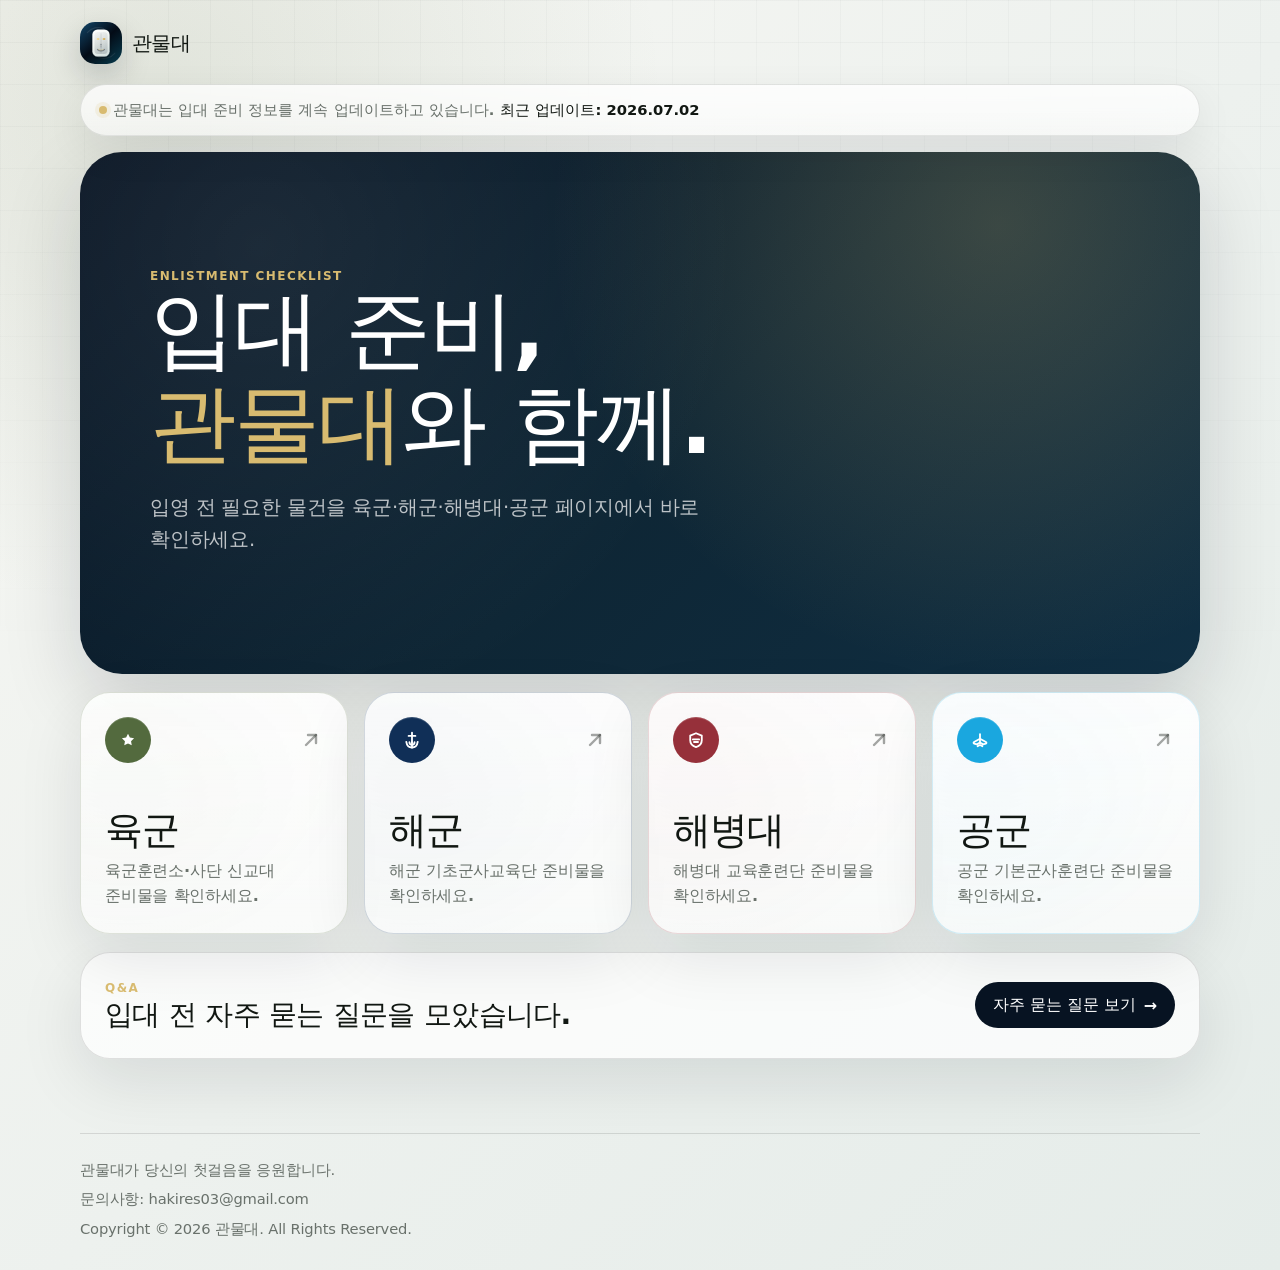
==== commit e2952506: "Update logo and remove notice action" ====
--- a/index.html
+++ b/index.html
@@ -10,6 +10,7 @@
     <meta name="theme-color" content="#071322" />
     <meta name="date" content="2026-07-02" />
     <link rel="canonical" href="https://gwanmuldae.kr/" />
+    <link rel="icon" href="/favicon.svg" type="image/svg+xml" />
     <meta property="og:type" content="website" />
     <meta property="og:locale" content="ko_KR" />
     <meta property="og:site_name" content="관물대" />
@@ -23,11 +24,10 @@
     <script type="application/ld+json">{"@context":"https://schema.org","@type":"WebSite","name":"관물대","url":"https://gwanmuldae.kr/","description":"육군, 해군, 해병대, 공군 입대 준비물 체크리스트","inLanguage":"ko-KR","dateModified":"2026-07-02"}</script>
   </head>
   <body class="home-page" data-page="home">
-    <header class="site-header"><div class="container header-inner"><a class="brand" href="index.html" aria-label="관물대 홈으로 이동"><span class="brand-mark" aria-hidden="true"><svg focusable="false" viewBox="0 0 48 48" aria-hidden="true"><rect class="brand-locker-outline" x="8" y="8" width="32" height="32" rx="12"></rect><rect class="brand-locker-door" x="14" y="15" width="20" height="18" rx="5"></rect><path class="brand-locker-line" d="M19 21h10M19 27h10"></path><path class="brand-locker-accent" d="M31.5 20.5v7"></path></svg></span><span class="brand-word">관물대</span></a></div></header>
+    <header class="site-header"><div class="container header-inner"><a class="brand" href="index.html" aria-label="관물대 홈으로 이동"><span class="brand-mark" aria-hidden="true"><img src="favicon.svg" alt="" /></span><span class="brand-word">관물대</span></a></div></header>
     <aside class="update-notice container" aria-label="사이트 업데이트 안내">
       <div class="update-notice-inner">
         <p><span class="update-dot" aria-hidden="true"></span><span>관물대는 입대 준비 정보를 계속 업데이트하고 있습니다.</span> <span class="update-date">최근 업데이트: <time datetime="2026-07-02">2026.07.02</time></span></p>
-        <a class="update-link" href="qna.html">최근 변경 내용 보기<span aria-hidden="true">→</span></a>
       </div>
     </aside>
     <main class="container home-shell">
--- a/styles.css
+++ b/styles.css
@@ -83,13 +83,10 @@
   display: grid;
   place-items: center;
   border-radius: 15px;
-  color: #fff;
-  background: linear-gradient(145deg, #0b1829, #10273d);
-  box-shadow: 0 12px 30px rgb(7 19 34 / 0.22), inset 0 1px 0 rgb(255 255 255 / 0.16);
-}
-.brand-mark svg { width: 29px; height: 29px; }
-.brand-locker-outline, .brand-locker-door { fill: none; stroke: currentColor; stroke-width: 2.1; }
-.brand-locker-line, .brand-locker-accent { fill: none; stroke: var(--color-gold); stroke-linecap: round; stroke-width: 1.9; }
+  overflow: hidden;
+  box-shadow: 0 12px 30px rgb(7 19 34 / 0.18);
+}
+.brand-mark img { width: 100%; height: 100%; display: block; }
 .brand-word { font-size: 1.28rem; font-weight: 800; letter-spacing: -0.032em; }
 .site-nav { display: flex; align-items: center; gap: 6px; padding: 6px; border: 1px solid var(--color-line); border-radius: 999px; background: rgb(255 255 255 / 0.58); box-shadow: 0 12px 38px rgb(7 19 34 / 0.06); }
 .nav-link { min-height: 38px; display: inline-flex; align-items: center; justify-content: center; padding: 0 13px; border-radius: 999px; color: var(--color-muted); font-size: 0.92rem; font-weight: 700; letter-spacing: -0.012em; white-space: nowrap; }
@@ -133,25 +130,6 @@
   box-shadow: 0 0 0 4px rgb(216 187 112 / 0.15);
 }
 .update-date { color: var(--color-text); font-weight: 800; }
-.update-link {
-  min-height: 34px;
-  display: inline-flex;
-  align-items: center;
-  justify-content: center;
-  gap: 6px;
-  flex: 0 0 auto;
-  padding: 0 12px;
-  border-radius: 999px;
-  color: #fff;
-  background: var(--color-navy);
-  font-size: 0.84rem;
-  font-weight: 800;
-  letter-spacing: 0;
-  white-space: nowrap;
-  transition: transform 0.18s, background 0.18s;
-}
-.update-link:hover { transform: translateY(-1px); background: #0e2238; }
-
 .eyebrow, .tiny-label { margin: 0; color: var(--color-gold); font-size: 0.75rem; font-weight: 800; letter-spacing: 0.12em; text-transform: uppercase; }
 .home-shell { padding: 16px 0 40px; }
 .home-hero {
@@ -322,13 +300,11 @@
   .container { width: min(calc(100% - 24px), var(--container)); }
   .site-header { padding-top: 16px; }
   .brand-mark { width: 39px; height: 39px; border-radius: 14px; }
-  .brand-mark svg { width: 27px; height: 27px; }
   .brand-word { font-size: 1.18rem; }
   .home-shell, .page-shell, .qna-shell { padding-top: 8px; }
   .update-notice { margin-top: 4px; }
-  .update-notice-inner { align-items: flex-start; flex-direction: column; gap: 10px; padding: 14px 15px; border-radius: 24px; }
+  .update-notice-inner { padding: 14px 15px; border-radius: 24px; }
   .update-notice p { font-size: 0.88rem; }
-  .update-link { width: 100%; min-height: 38px; }
   .home-hero, .branch-hero, .qna-hero { border-radius: 30px; }
   .home-hero { min-height: 430px; }
   .branch-grid { grid-template-columns: 1fr; }
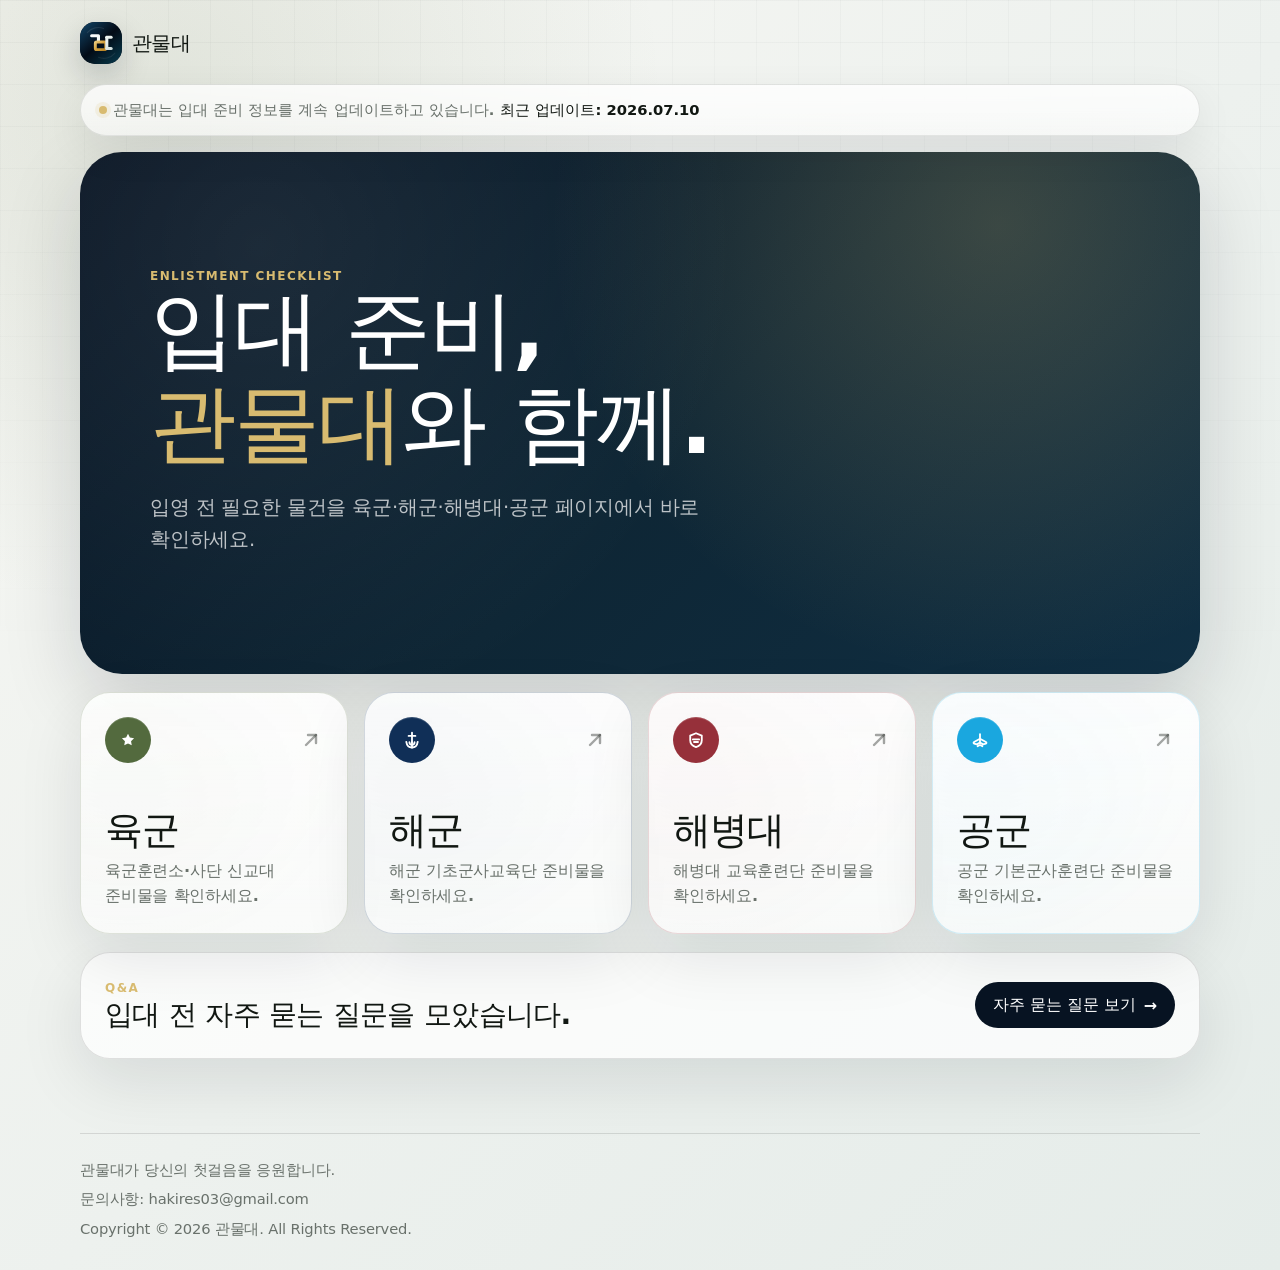
==== commit b0c67e50: "Add restricted items section" ====
--- a/index.html
+++ b/index.html
@@ -8,7 +8,7 @@
     <meta name="robots" content="index, follow, max-snippet:-1, max-image-preview:large" />
     <meta name="googlebot" content="index, follow, max-snippet:-1, max-image-preview:large" />
     <meta name="theme-color" content="#071322" />
-    <meta name="date" content="2026-07-02" />
+    <meta name="date" content="2026-07-10" />
     <link rel="canonical" href="https://gwanmuldae.kr/" />
     <link rel="icon" href="/favicon.svg" type="image/svg+xml" />
     <meta property="og:type" content="website" />
@@ -21,13 +21,13 @@
     <meta name="twitter:title" content="관물대 | 입대 준비물 체크리스트" />
     <meta name="twitter:description" content="입영 전 필요한 물건을 육군·해군·해병대·공군 페이지에서 바로 확인하세요." />
     <link rel="stylesheet" href="styles.css" />
-    <script type="application/ld+json">{"@context":"https://schema.org","@type":"WebSite","name":"관물대","url":"https://gwanmuldae.kr/","description":"육군, 해군, 해병대, 공군 입대 준비물 체크리스트","inLanguage":"ko-KR","dateModified":"2026-07-02"}</script>
+    <script type="application/ld+json">{"@context":"https://schema.org","@type":"WebSite","name":"관물대","url":"https://gwanmuldae.kr/","description":"육군, 해군, 해병대, 공군 입대 준비물 체크리스트","inLanguage":"ko-KR","dateModified":"2026-07-10"}</script>
   </head>
   <body class="home-page" data-page="home">
     <header class="site-header"><div class="container header-inner"><a class="brand" href="index.html" aria-label="관물대 홈으로 이동"><span class="brand-mark" aria-hidden="true"><img src="favicon.svg" alt="" /></span><span class="brand-word">관물대</span></a></div></header>
     <aside class="update-notice container" aria-label="사이트 업데이트 안내">
       <div class="update-notice-inner">
-        <p><span class="update-dot" aria-hidden="true"></span><span>관물대는 입대 준비 정보를 계속 업데이트하고 있습니다.</span> <span class="update-date">최근 업데이트: <time datetime="2026-07-02">2026.07.02</time></span></p>
+        <p><span class="update-dot" aria-hidden="true"></span><span>관물대는 입대 준비 정보를 계속 업데이트하고 있습니다.</span> <span class="update-date">최근 업데이트: <time datetime="2026-07-10">2026.07.10</time></span></p>
       </div>
     </aside>
     <main class="container home-shell">
--- a/styles.css
+++ b/styles.css
@@ -80,13 +80,21 @@
 .brand-mark {
   width: 42px;
   height: 42px;
+  flex: 0 0 42px;
   display: grid;
   place-items: center;
   border-radius: 15px;
   overflow: hidden;
+  background: var(--color-navy);
   box-shadow: 0 12px 30px rgb(7 19 34 / 0.18);
 }
-.brand-mark img { width: 100%; height: 100%; display: block; }
+.brand-mark img {
+  width: 100%;
+  height: 100%;
+  display: block;
+  object-fit: contain;
+  border-radius: inherit;
+}
 .brand-word { font-size: 1.28rem; font-weight: 800; letter-spacing: -0.032em; }
 .site-nav { display: flex; align-items: center; gap: 6px; padding: 6px; border: 1px solid var(--color-line); border-radius: 999px; background: rgb(255 255 255 / 0.58); box-shadow: 0 12px 38px rgb(7 19 34 / 0.06); }
 .nav-link { min-height: 38px; display: inline-flex; align-items: center; justify-content: center; padding: 0 13px; border-radius: 999px; color: var(--color-muted); font-size: 0.92rem; font-weight: 700; letter-spacing: -0.012em; white-space: nowrap; }
@@ -255,6 +263,37 @@
 .custom-actions button:hover { color: var(--color-text); border-color: rgb(17 23 18 / 0.22); }
 .error-card, .empty-card { padding: 24px; border: 1px solid var(--color-line); border-radius: 24px; background: rgb(255 255 255 / 0.7); color: var(--color-muted); font-weight: 600; line-height: 1.6; }
 
+.restricted-panel {
+  margin-top: 18px;
+  padding: 24px;
+  border: 1px solid rgb(150 48 58 / 0.16);
+  border-radius: var(--radius-xl);
+  background:
+    linear-gradient(180deg, rgb(255 255 255 / 0.82), rgb(255 255 255 / 0.66)),
+    radial-gradient(circle at 0% 0%, rgb(150 48 58 / 0.12), transparent 26rem);
+  box-shadow: var(--shadow-soft);
+}
+.restricted-head { display: flex; align-items: flex-end; justify-content: space-between; gap: 18px; }
+.restricted-head h2 { margin: 4px 0 0; font-size: var(--text-title); font-weight: 800; letter-spacing: -0.024em; }
+.restricted-head > p { max-width: 430px; margin: 0; color: var(--color-muted); font-size: 0.94rem; font-weight: 600; line-height: 1.55; word-break: keep-all; }
+.restricted-list { display: grid; grid-template-columns: repeat(2, minmax(0, 1fr)); gap: 10px; margin: 18px 0 0; padding: 0; list-style: none; }
+.restricted-item { min-height: 82px; display: flex; align-items: flex-start; gap: 13px; padding: 16px; border: 1px solid rgb(150 48 58 / 0.14); border-radius: 22px; background: rgb(255 255 255 / 0.7); }
+.restricted-mark {
+  width: 28px;
+  height: 28px;
+  flex: 0 0 28px;
+  display: grid;
+  place-items: center;
+  border-radius: 50%;
+  background: rgb(150 48 58 / 0.1);
+  color: var(--color-danger);
+  font-size: 0.88rem;
+  font-weight: 900;
+}
+.restricted-copy { min-width: 0; display: grid; gap: 4px; }
+.restricted-copy strong { font-size: 1rem; font-weight: 800; letter-spacing: -0.014em; }
+.restricted-copy em { color: var(--color-muted); font-size: 0.9rem; font-style: normal; font-weight: 500; line-height: 1.5; word-break: keep-all; }
+
 .qna-shell { padding: 16px 0 40px; }
 .qna-hero { padding: clamp(34px, 6vw, 62px); border-radius: var(--radius-xl); color: #fff; text-align: center; background: radial-gradient(circle at 50% 0%, rgb(216 187 112 / 0.22), transparent 22rem), linear-gradient(135deg, var(--color-navy), #0c2636 68%, #0d1725); box-shadow: var(--shadow-card); }
 .qna-hero-icon { display: flex; justify-content: center; margin-bottom: 16px; }
@@ -299,7 +338,7 @@
   :root { --text-hero: clamp(2.76rem, 15vw, 4.3rem); --text-page: clamp(2.24rem, 13vw, 3.7rem); }
   .container { width: min(calc(100% - 24px), var(--container)); }
   .site-header { padding-top: 16px; }
-  .brand-mark { width: 39px; height: 39px; border-radius: 14px; }
+  .brand-mark { width: 39px; height: 39px; flex-basis: 39px; border-radius: 14px; }
   .brand-word { font-size: 1.18rem; }
   .home-shell, .page-shell, .qna-shell { padding-top: 8px; }
   .update-notice { margin-top: 4px; }
@@ -321,6 +360,10 @@
   .check-row { grid-template-columns: 28px minmax(0, 1fr); padding-right: 14px; }
   .custom-actions { grid-column: 2; justify-self: start; margin-top: 2px; }
   .add-form, .edit-form { flex-direction: column; }
+  .restricted-panel { padding: 22px; border-radius: 30px; }
+  .restricted-head { align-items: flex-start; flex-direction: column; gap: 8px; }
+  .restricted-list { grid-template-columns: 1fr; }
+  .restricted-item { min-height: auto; }
   .qna-hero h1 { font-size: clamp(2.36rem, 12vw, 3.3rem); }
   .qna-grid { grid-template-columns: 1fr; }
   .qna-card { min-height: auto; }
